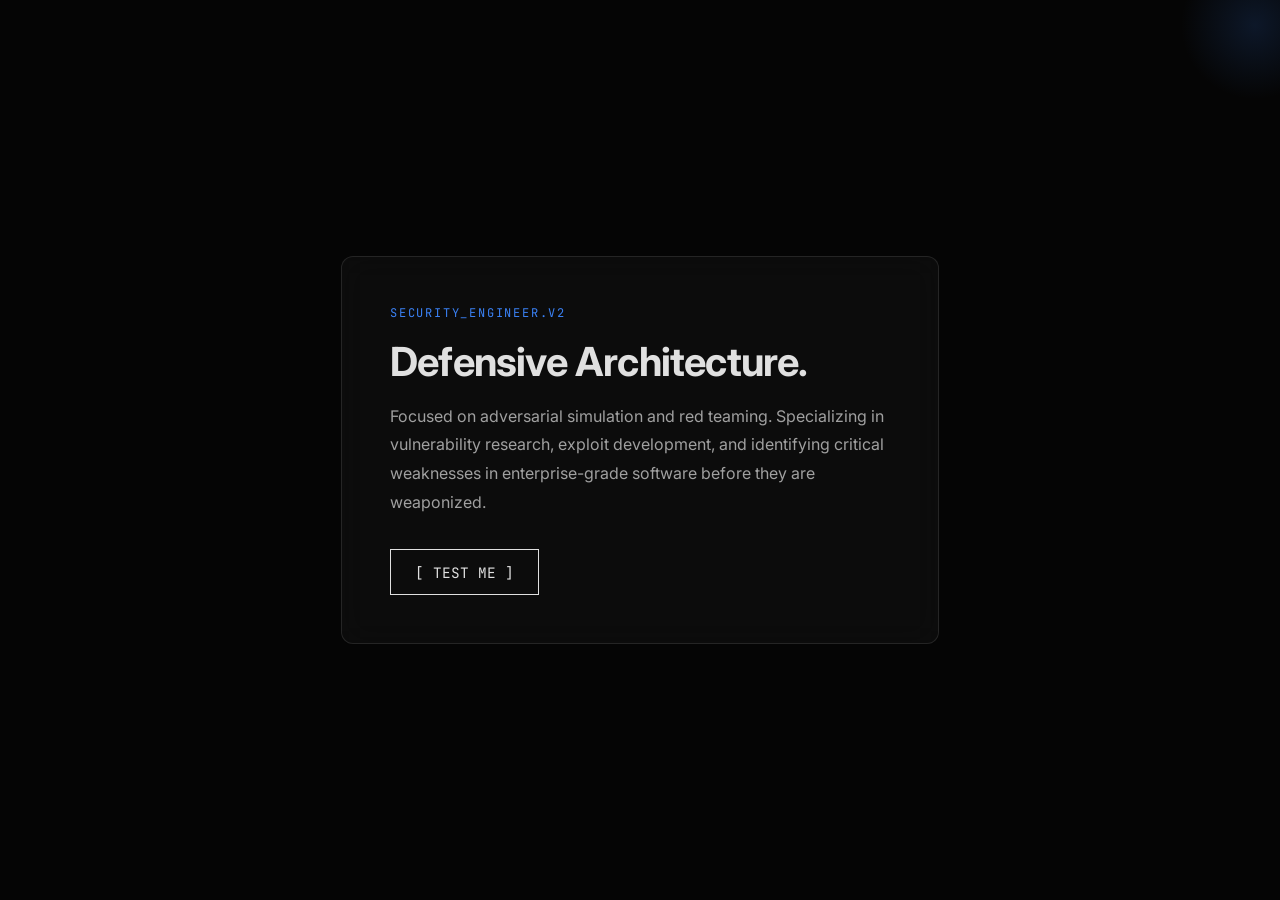
==== index.html @ 9f237aab "Add files via upload" ====
<!DOCTYPE html>
<html lang="en">
<head>
    <meta charset="UTF-8">
    <meta name="viewport" content="width=device-width, initial-scale=1.0">
    <title>SECURE // ENGINEER</title>
    <link rel="icon" type="image/x-icon" href="favicon.ico">
    <style>
        @import url('https://fonts.googleapis.com/css2?family=JetBrains+Mono:wght@300;500&family=Inter:wght@400;700&display=swap');

        body, html {
            margin: 0;
            padding: 0;
            height: 100%;
            background: #050505;
            color: #e0e0e0;
            font-family: 'Inter', sans-serif;
            display: flex;
            justify-content: center;
            align-items: center;
            overflow: hidden;
        }

        /* Subtle Noise/Grain Effect */
        body::before {
            content: "";
            position: fixed;
            top: 0; left: 0; width: 100%; height: 100%;
            opacity: 50;
            pointer-events: none;
            background-image: url('https://www.transparenttextures.com/patterns/stardust.png')
        }

        .card {
            width: 90%;
            max-width: 500px;
            padding: 3rem;
            background: rgba(255, 255, 255, 0.03);
            backdrop-filter: blur(15px);
            border: 1px solid rgba(255, 255, 255, 0.1);
            border-radius: 12px;
            text-align: left;
            position: relative;
        }

        .tag {
            font-family: 'JetBrains Mono', monospace;
            font-size: 0.75rem;
            color: #3b82f6;
            letter-spacing: 0.15em;
            margin-bottom: 1rem;
            display: block;
        }

        h1 {
            font-weight: 700;
            font-size: 2.5rem;
            margin: 0 0 1rem 0;
            letter-spacing: -0.02em;
        }

        p {
            font-size: 1rem;
            line-height: 1.8;
            color: #a0a0a0;
            margin-bottom: 2rem;
        }

        .btn {
            font-family: 'JetBrains Mono', monospace;
            padding: 0.8rem 1.5rem;
            background: transparent;
            border: 1px solid #e0e0e0;
            color: #e0e0e0;
            text-decoration: none;
            font-size: 0.9rem;
            transition: all 0.3s ease;
            cursor: pointer;
        }

        .btn:hover {
            background: #e0e0e0;
            color: #050505;
        }

        /* Decorative glow */
        .glow {
            position: absolute;
            top: -50px;
            right: -50px;
            width: 150px;
            height: 150px;
            background: radial-gradient(circle, rgba(59, 130, 246, 0.15), transparent 70%);
            z-index: -1;
        }
    </style>
</head>
<body>

    <div class="glow"></div>
    <div class="card">
        <span class="tag">SECURITY_ENGINEER.V2</span>
        <h1>Defensive Architecture.</h1>
        <p>Focused on adversarial simulation and red teaming. Specializing in vulnerability research, exploit development, and identifying critical weaknesses in enterprise-grade software before they are weaponized.</p>
        <button class="btn" id="ipBtn" onclick="getIP()">[ TEST ME ]</button>
    </div>

    <script>
        async function getIP() {
            const btn = document.getElementById('ipBtn');
            btn.innerText = "FETCHING...";
            try {
                const response = await fetch('https://api.ipify.org?format=json');
                const data = await response.json();
                btn.innerText = data.ip;
            } catch (err) {
                btn.innerText = "ERROR";
            }
        }
    </script>
</body>
</html>
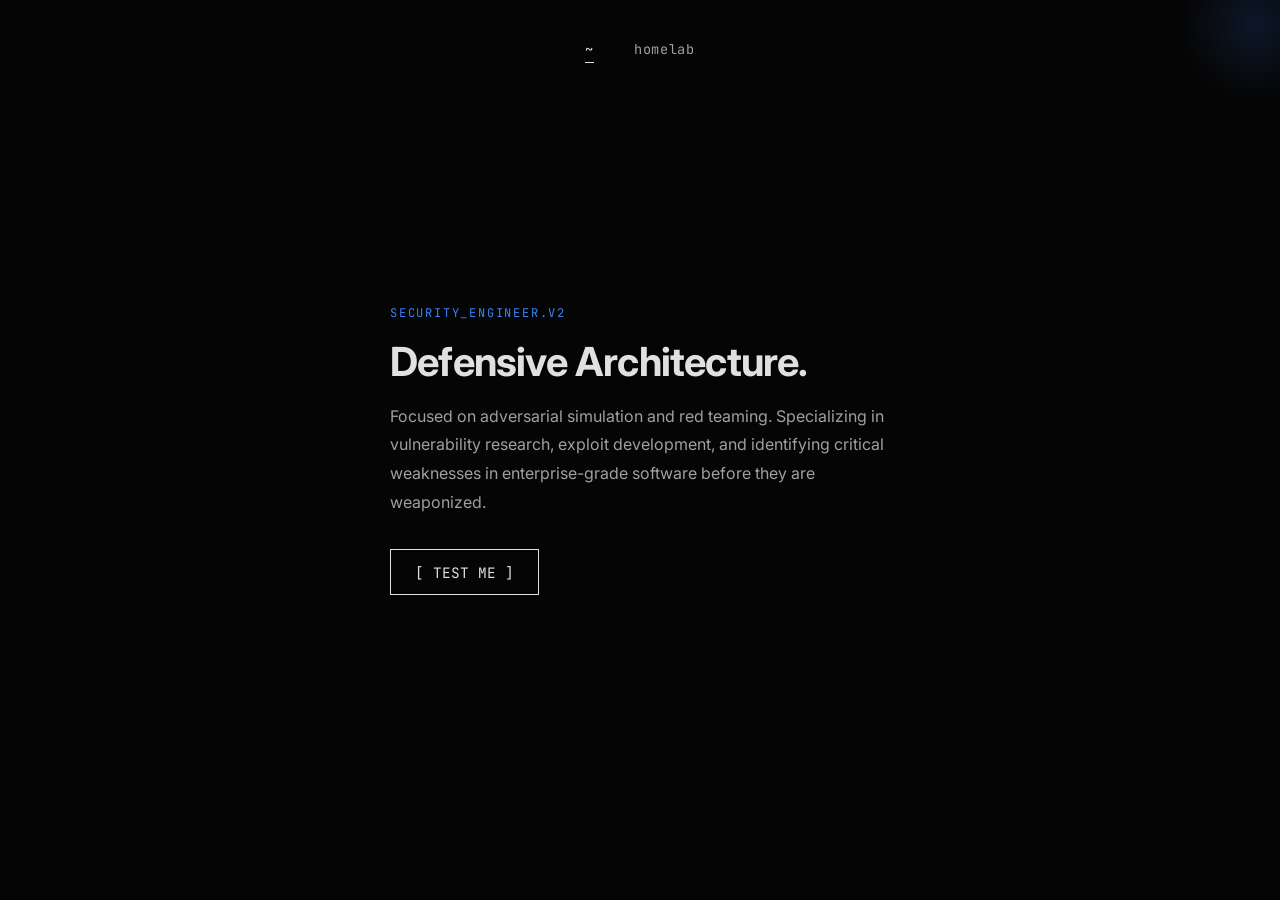
==== commit 0dddd1da: "Add files via upload" ====
--- a/index.html
+++ b/index.html
@@ -4,7 +4,13 @@
     <meta charset="UTF-8">
     <meta name="viewport" content="width=device-width, initial-scale=1.0">
     <title>SECURE // ENGINEER</title>
+    
+    <link rel="apple-touch-icon" sizes="180x180" href="apple-touch-icon.png">
+    <link rel="icon" type="image/png" sizes="32x32" href="favicon-32x32.png">
+    <link rel="icon" type="image/png" sizes="16x16" href="favicon-16x16.png">
+    <link rel="manifest" href="site.webmanifest">
     <link rel="icon" type="image/x-icon" href="favicon.ico">
+
     <style>
         @import url('https://fonts.googleapis.com/css2?family=JetBrains+Mono:wght@300;500&family=Inter:wght@400;700&display=swap');
 
@@ -21,23 +27,54 @@
             overflow: hidden;
         }
 
-        /* Subtle Noise/Grain Effect */
         body::before {
             content: "";
             position: fixed;
             top: 0; left: 0; width: 100%; height: 100%;
-            opacity: 50;
+            opacity: 0.5;
             pointer-events: none;
-            background-image: url('https://www.transparenttextures.com/patterns/stardust.png')
+            background-image: url('https://www.transparenttextures.com/patterns/stardust.png');
+            filter: blur(4px);
+            transform: scale(1.1);
+        }
+
+        .top-nav {
+            position: absolute;
+            top: 2.5rem;
+            left: 0;
+            width: 100%;
+            display: flex;
+            justify-content: center;
+            gap: 2.5rem;
+            z-index: 10;
+        }
+
+        .nav-link {
+            font-family: 'JetBrains Mono', monospace;
+            color: #a0a0a0;
+            text-decoration: none;
+            font-size: 0.85rem;
+            letter-spacing: 0.05em;
+            transition: all 0.3s ease;
+            padding-bottom: 4px;
+            border-bottom: 1px solid transparent;
+        }
+
+        .nav-link:hover {
+            color: #3b82f6; 
+            border-bottom: 1px solid #3b82f6;
+        }
+
+        .nav-link.active {
+            color: #e0e0e0;
+            border-bottom: 1px solid #e0e0e0;
         }
 
         .card {
             width: 90%;
             max-width: 500px;
             padding: 3rem;
-            background: rgba(255, 255, 255, 0.03);
-            backdrop-filter: blur(15px);
-            border: 1px solid rgba(255, 255, 255, 0.1);
+            background: transparent;
             border-radius: 12px;
             text-align: left;
             position: relative;
@@ -83,7 +120,6 @@
             color: #050505;
         }
 
-        /* Decorative glow */
         .glow {
             position: absolute;
             top: -50px;
@@ -93,9 +129,32 @@
             background: radial-gradient(circle, rgba(59, 130, 246, 0.15), transparent 70%);
             z-index: -1;
         }
+
+        /* --- MOBILE RESPONSIVENESS --- */
+        @media (max-width: 600px) {
+            .card {
+                padding: 1.5rem;
+                width: 85%;
+            }
+            h1 {
+                font-size: 2rem;
+            }
+            p {
+                font-size: 0.95rem;
+            }
+            .top-nav {
+                top: 1.5rem;
+                gap: 1.5rem;
+            }
+        }
     </style>
 </head>
 <body>
+
+    <nav class="top-nav">
+        <a href="index.html" class="nav-link active">~</a>
+        <a href="homelab.html" class="nav-link">homelab</a>
+    </nav>
 
     <div class="glow"></div>
     <div class="card">
@@ -119,4 +178,4 @@
         }
     </script>
 </body>
-</html>
+</html>
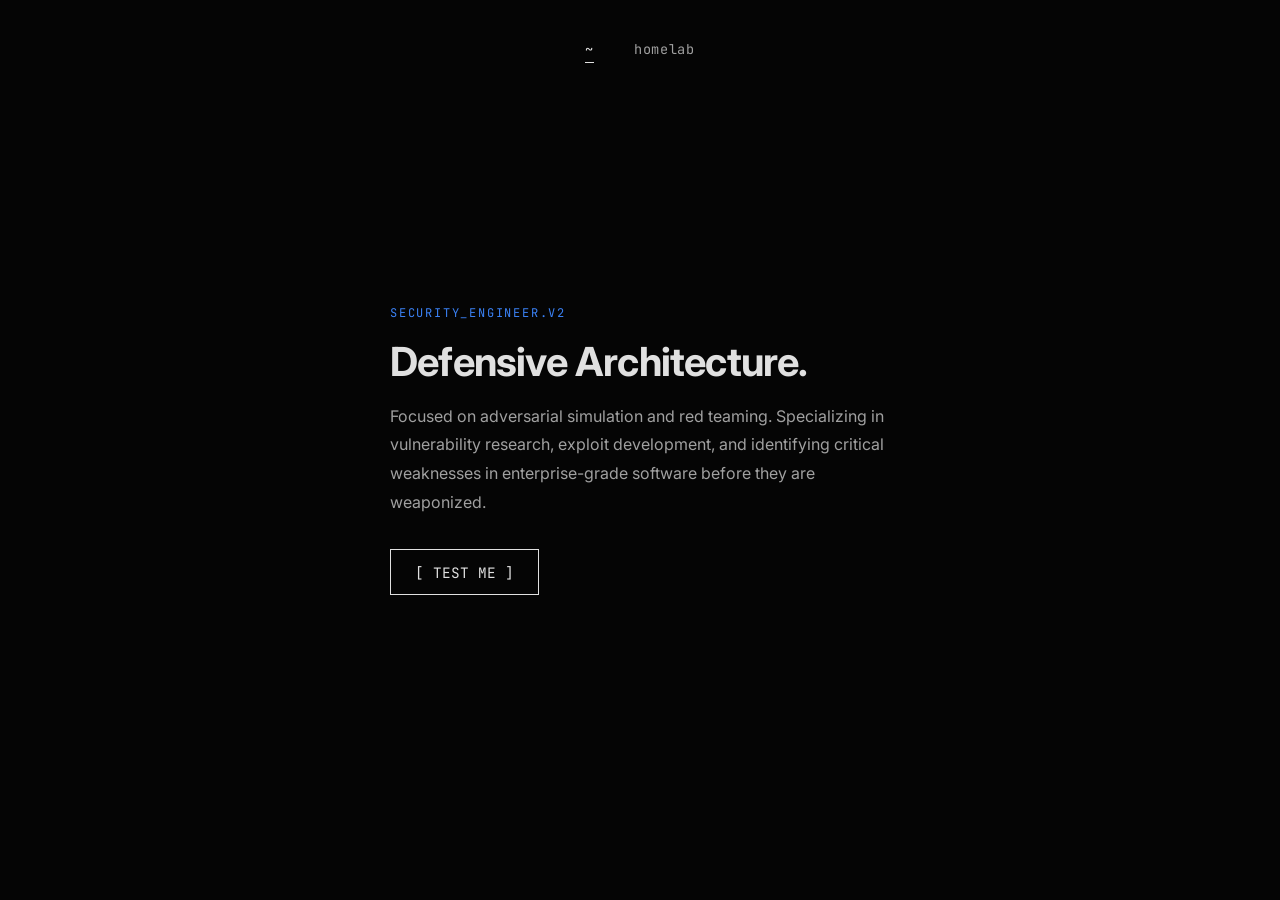
==== commit 6f3102ae: "Update index.html" ====
--- a/index.html
+++ b/index.html
@@ -5,9 +5,9 @@
     <meta name="viewport" content="width=device-width, initial-scale=1.0">
     <title>SECURE // ENGINEER</title>
     
-    <link rel="apple-touch-icon" sizes="180x180" href="apple-touch-icon.png">
-    <link rel="icon" type="image/png" sizes="32x32" href="favicon-32x32.png">
-    <link rel="icon" type="image/png" sizes="16x16" href="favicon-16x16.png">
+    <link rel="apple-touch-icon" sizes="180x180" href="favicons/apple-touch-icon.png">
+    <link rel="icon" type="image/png" sizes="32x32" href="favicons/favicon-32x32.png">
+    <link rel="icon" type="image/png" sizes="16x16" href="favicons/favicon-16x16.png">
     <link rel="manifest" href="site.webmanifest">
     <link rel="icon" type="image/x-icon" href="favicon.ico">
 
@@ -156,8 +156,8 @@
         <a href="homelab.html" class="nav-link">homelab</a>
     </nav>
 
-    <div class="glow"></div>
     <div class="card">
+        <div class="glow"></div>
         <span class="tag">SECURITY_ENGINEER.V2</span>
         <h1>Defensive Architecture.</h1>
         <p>Focused on adversarial simulation and red teaming. Specializing in vulnerability research, exploit development, and identifying critical weaknesses in enterprise-grade software before they are weaponized.</p>
@@ -178,4 +178,4 @@
         }
     </script>
 </body>
-</html>+</html>
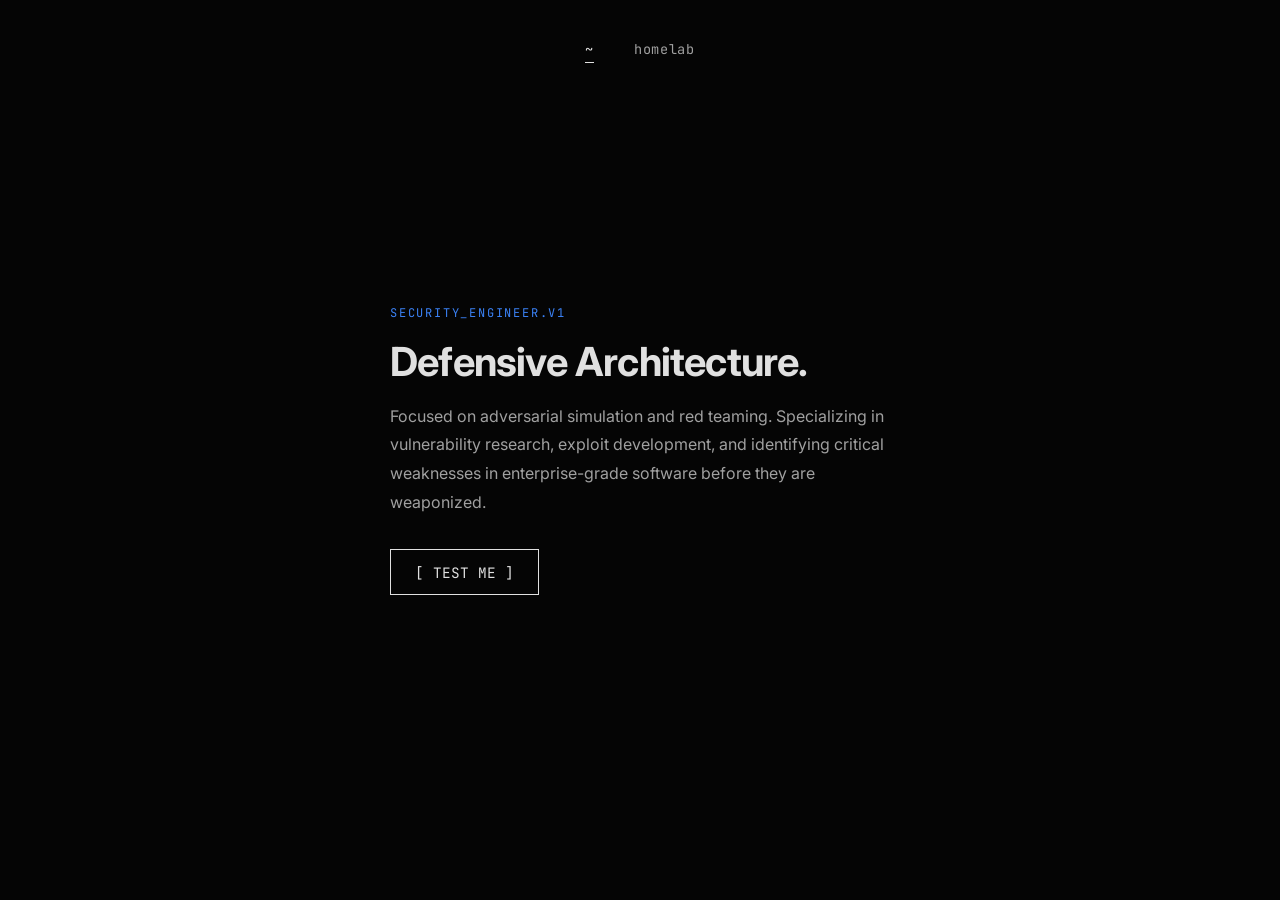
==== commit 2b859780: "Updated layout and added styling" ====
--- a/index.html
+++ b/index.html
@@ -10,155 +10,19 @@
     <link rel="icon" type="image/png" sizes="16x16" href="favicons/favicon-16x16.png">
     <link rel="manifest" href="site.webmanifest">
     <link rel="icon" type="image/x-icon" href="favicon.ico">
-
-    <style>
-        @import url('https://fonts.googleapis.com/css2?family=JetBrains+Mono:wght@300;500&family=Inter:wght@400;700&display=swap');
-
-        body, html {
-            margin: 0;
-            padding: 0;
-            height: 100%;
-            background: #050505;
-            color: #e0e0e0;
-            font-family: 'Inter', sans-serif;
-            display: flex;
-            justify-content: center;
-            align-items: center;
-            overflow: hidden;
-        }
-
-        body::before {
-            content: "";
-            position: fixed;
-            top: 0; left: 0; width: 100%; height: 100%;
-            opacity: 0.5;
-            pointer-events: none;
-            background-image: url('https://www.transparenttextures.com/patterns/stardust.png');
-            filter: blur(4px);
-            transform: scale(1.1);
-        }
-
-        .top-nav {
-            position: absolute;
-            top: 2.5rem;
-            left: 0;
-            width: 100%;
-            display: flex;
-            justify-content: center;
-            gap: 2.5rem;
-            z-index: 10;
-        }
-
-        .nav-link {
-            font-family: 'JetBrains Mono', monospace;
-            color: #a0a0a0;
-            text-decoration: none;
-            font-size: 0.85rem;
-            letter-spacing: 0.05em;
-            transition: all 0.3s ease;
-            padding-bottom: 4px;
-            border-bottom: 1px solid transparent;
-        }
-
-        .nav-link:hover {
-            color: #3b82f6; 
-            border-bottom: 1px solid #3b82f6;
-        }
-
-        .nav-link.active {
-            color: #e0e0e0;
-            border-bottom: 1px solid #e0e0e0;
-        }
-
-        .card {
-            width: 90%;
-            max-width: 500px;
-            padding: 3rem;
-            background: transparent;
-            border-radius: 12px;
-            text-align: left;
-            position: relative;
-        }
-
-        .tag {
-            font-family: 'JetBrains Mono', monospace;
-            font-size: 0.75rem;
-            color: #3b82f6;
-            letter-spacing: 0.15em;
-            margin-bottom: 1rem;
-            display: block;
-        }
-
-        h1 {
-            font-weight: 700;
-            font-size: 2.5rem;
-            margin: 0 0 1rem 0;
-            letter-spacing: -0.02em;
-        }
-
-        p {
-            font-size: 1rem;
-            line-height: 1.8;
-            color: #a0a0a0;
-            margin-bottom: 2rem;
-        }
-
-        .btn {
-            font-family: 'JetBrains Mono', monospace;
-            padding: 0.8rem 1.5rem;
-            background: transparent;
-            border: 1px solid #e0e0e0;
-            color: #e0e0e0;
-            text-decoration: none;
-            font-size: 0.9rem;
-            transition: all 0.3s ease;
-            cursor: pointer;
-        }
-
-        .btn:hover {
-            background: #e0e0e0;
-            color: #050505;
-        }
-
-        .glow {
-            position: absolute;
-            top: -50px;
-            right: -50px;
-            width: 150px;
-            height: 150px;
-            background: radial-gradient(circle, rgba(59, 130, 246, 0.15), transparent 70%);
-            z-index: -1;
-        }
-
-        /* --- MOBILE RESPONSIVENESS --- */
-        @media (max-width: 600px) {
-            .card {
-                padding: 1.5rem;
-                width: 85%;
-            }
-            h1 {
-                font-size: 2rem;
-            }
-            p {
-                font-size: 0.95rem;
-            }
-            .top-nav {
-                top: 1.5rem;
-                gap: 1.5rem;
-            }
-        }
-    </style>
+    
+    <link rel="stylesheet" href="style.css">
 </head>
-<body>
+<body class="index-page">
 
     <nav class="top-nav">
         <a href="index.html" class="nav-link active">~</a>
         <a href="homelab.html" class="nav-link">homelab</a>
     </nav>
 
-    <div class="card">
+    <div class="card index-card">
         <div class="glow"></div>
-        <span class="tag">SECURITY_ENGINEER.V2</span>
+        <span class="tag">SECURITY_ENGINEER.V1</span>
         <h1>Defensive Architecture.</h1>
         <p>Focused on adversarial simulation and red teaming. Specializing in vulnerability research, exploit development, and identifying critical weaknesses in enterprise-grade software before they are weaponized.</p>
         <button class="btn" id="ipBtn" onclick="getIP()">[ TEST ME ]</button>
@@ -178,4 +42,4 @@
         }
     </script>
 </body>
-</html>
+</html>
--- a/style.css
+++ b/style.css
@@ -0,0 +1,235 @@
+@import url('https://fonts.googleapis.com/css2?family=JetBrains+Mono:wght@300;500&family=Inter:wght@400;700&display=swap');
+
+@view-transition {
+    navigation: auto;
+}
+
+/* --- BASE STYLES --- */
+body, html {
+    margin: 0;
+    padding: 0;
+    min-height: 100vh;
+    background: #050505;
+    color: #e0e0e0;
+    font-family: 'Inter', sans-serif;
+    display: flex;
+    justify-content: center;
+    overflow-x: hidden;
+}
+
+::-webkit-scrollbar {
+    display: none;
+}
+
+html {
+    scrollbar-width: none; /* Firefox */
+    -ms-overflow-style: none; /* IE and Edge */
+}
+
+body::before {
+    content: "";
+    position: fixed;
+    top: 0; left: 0; width: 100%; height: 100%;
+    opacity: 0.5;
+    pointer-events: none;
+    background-image: url('https://www.transparenttextures.com/patterns/stardust.png');
+    filter: blur(4px);
+    transform: scale(1.1);
+}
+
+/* Specific layout for the locked landing page */
+body.index-page {
+    align-items: center;
+    overflow: hidden;
+    height: 100vh;
+}
+
+/* --- NAVIGATION --- */
+.top-nav {
+    position: absolute;
+    top: 2.5rem;
+    left: 0;
+    width: 100%;
+    display: flex;
+    justify-content: center;
+    gap: 2.5rem;
+    z-index: 10;
+}
+
+.nav-link {
+    font-family: 'JetBrains Mono', monospace;
+    color: #a0a0a0;
+    text-decoration: none;
+    font-size: 0.85rem;
+    letter-spacing: 0.05em;
+    transition: all 0.3s ease;
+    padding-bottom: 4px;
+    border-bottom: 1px solid transparent;
+}
+
+.nav-link:hover {
+    color: #3b82f6;
+    border-bottom: 1px solid #3b82f6;
+}
+
+.nav-link.active {
+    color: #e0e0e0;
+    border-bottom: 1px solid #e0e0e0;
+}
+
+/* --- LAYOUT CONTAINERS --- */
+.card {
+    width: 90%;
+    padding: 3rem;
+    background: transparent; 
+    border-radius: 12px;
+    text-align: left;
+    position: relative;
+}
+
+.index-card {
+    max-width: 500px;
+}
+
+.homelab-card {
+    max-width: 650px;
+    margin-top: 7rem;
+    margin-bottom: 4rem;
+}
+
+/* --- TYPOGRAPHY & TAGS --- */
+.tag-container {
+    display: flex;
+    gap: 1.5rem;
+    align-items: baseline;
+    margin-bottom: 1rem;
+    flex-wrap: wrap;
+}
+
+.tag {
+    font-family: 'JetBrains Mono', monospace;
+    font-size: 0.75rem;
+    color: #3b82f6;
+    letter-spacing: 0.15em;
+    display: block;
+}
+
+.tag-container .tag {
+    margin-bottom: 0; 
+}
+
+/* Fallback margin if tag is used without container (like in index.html) */
+.card > .tag {
+    margin-bottom: 1rem;
+}
+
+.date-tag {
+    color: #6a6a6a; 
+}
+
+h1 {
+    font-weight: 700;
+    font-size: 2.5rem;
+    margin: 0 0 1rem 0;
+    letter-spacing: -0.02em;
+}
+
+h2 {
+    font-weight: 700;
+    font-size: 1.5rem;
+    margin: 3rem 0 1rem 0;
+    border-bottom: 1px solid rgba(224, 224, 224, 0.1);
+    padding-bottom: 0.5rem;
+    color: #e0e0e0;
+}
+
+h3 {
+    font-family: 'JetBrains Mono', monospace;
+    font-weight: 500;
+    font-size: 1rem;
+    color: #3b82f6;
+    margin: 2rem 0 0.5rem 0;
+}
+
+p {
+    font-size: 1rem;
+    line-height: 1.8;
+    color: #a0a0a0;
+    margin-bottom: 1.5rem;
+}
+
+/* Index page paragraph has more margin bottom */
+.index-card p {
+    margin-bottom: 2rem;
+}
+
+ul {
+    margin: 0 0 1.5rem 0;
+    padding-left: 1.2rem;
+    color: #a0a0a0;
+    line-height: 1.6;
+}
+
+li {
+    margin-bottom: 0.6rem;
+}
+
+strong {
+    color: #e0e0e0;
+}
+
+.mono-check {
+    font-family: 'JetBrains Mono', monospace;
+    color: #3b82f6;
+    font-weight: bold;
+}
+
+/* --- BUTTONS & EFFECTS --- */
+.btn {
+    font-family: 'JetBrains Mono', monospace;
+    padding: 0.8rem 1.5rem;
+    background: transparent;
+    border: 1px solid #e0e0e0;
+    color: #e0e0e0;
+    text-decoration: none;
+    font-size: 0.9rem;
+    transition: all 0.3s ease;
+    cursor: pointer;
+}
+
+.btn:hover {
+    background: #e0e0e0;
+    color: #050505;
+}
+
+.glow {
+    position: absolute;
+    top: -50px;
+    right: -50px;
+    width: 150px;
+    height: 150px;
+    background: radial-gradient(circle, rgba(59, 130, 246, 0.15), transparent 70%);
+    z-index: -1;
+}
+
+/* --- MOBILE RESPONSIVENESS --- */
+@media (max-width: 600px) {
+    .card {
+        padding: 1.5rem;
+        width: 85%;
+    }
+    .homelab-card {
+        margin-top: 5rem;
+    }
+    .tag-container {
+        gap: 1rem;
+    }
+    h1 { font-size: 2rem; }
+    h2 { font-size: 1.3rem; }
+    h3 { font-size: 0.95rem; }
+    p, ul { font-size: 0.95rem; }
+    .top-nav {
+        top: 1.5rem;
+        gap: 1.5rem;
+    }
+}
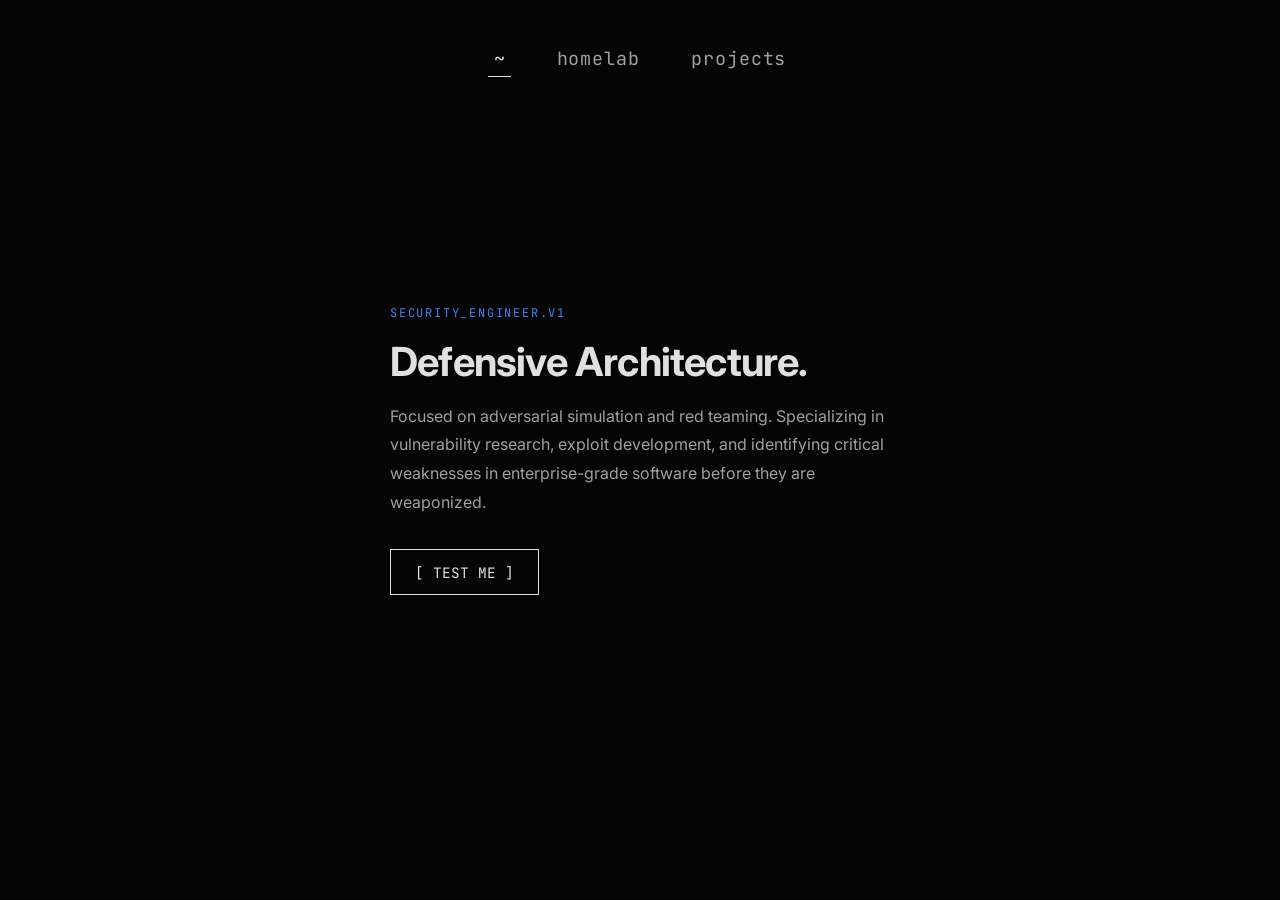
==== commit 7ddfe628: "Added projects placeholders and scripts" ====
--- a/index.html
+++ b/index.html
@@ -18,6 +18,7 @@
     <nav class="top-nav">
         <a href="index.html" class="nav-link active">~</a>
         <a href="homelab.html" class="nav-link">homelab</a>
+        <a href="projects.html" class="nav-link">projects</a>
     </nav>
 
     <div class="card index-card">
--- a/style.css
+++ b/style.css
@@ -60,10 +60,11 @@
     font-family: 'JetBrains Mono', monospace;
     color: #a0a0a0;
     text-decoration: none;
-    font-size: 0.85rem;
+    font-size: 1.15rem;
     letter-spacing: 0.05em;
     transition: all 0.3s ease;
-    padding-bottom: 4px;
+    /*padding-bottom: 4px;*/
+    padding: 0.3em 0.3em;
     border-bottom: 1px solid transparent;
 }
 
@@ -232,4 +233,88 @@
         top: 1.5rem;
         gap: 1.5rem;
     }
+}
+
+/* --- TERMINAL MODAL OVERLAY (STABLE) --- */
+.modal-overlay {
+    position: fixed;
+    top: 0; left: 0; width: 100%; height: 100%;
+    background: rgba(5, 5, 5, 0.95); /* Solid dark tint instead of blur */
+    display: flex;
+    justify-content: center;
+    align-items: center;
+    z-index: 100;
+    opacity: 0;
+    pointer-events: none;
+    transition: opacity 0.2s ease-in-out; /* Pure fade, no sliding */
+}
+
+.modal-overlay.active {
+    opacity: 1;
+    pointer-events: auto;
+}
+
+.terminal-window {
+    width: 90%;
+    max-width: 800px;
+    background: #0a0a0a;
+    border: 1px solid #3b82f6;
+    border-radius: 8px;
+    box-shadow: 0 10px 30px rgba(0, 0, 0, 0.9);
+    overflow: hidden;
+    /* Removed all transforms to stop the jitter */
+}
+
+.terminal-header {
+    background: rgba(59, 130, 246, 0.1);
+    border-bottom: 1px solid #3b82f6;
+    padding: 0.8rem 1rem;
+    display: flex;
+    justify-content: space-between;
+    align-items: center;
+    font-family: 'JetBrains Mono', monospace;
+    font-size: 0.85rem;
+    color: #a0a0a0;
+}
+
+.terminal-actions {
+    display: flex;
+    gap: 1rem;
+}
+
+.terminal-btn {
+    background: transparent;
+    border: none;
+    color: #3b82f6;
+    font-family: 'JetBrains Mono', monospace;
+    cursor: pointer;
+    font-size: 0.85rem;
+}
+
+.terminal-btn:hover {
+    color: #e0e0e0;
+}
+
+.terminal-body {
+    padding: 1.5rem;
+    max-height: 60vh;
+    overflow-y: auto;
+}
+
+.terminal-body pre {
+    margin: 0;
+    font-family: 'JetBrains Mono', monospace;
+    font-size: 0.9rem;
+    line-height: 1.5;
+    color: #e0e0e0;
+    white-space: pre-wrap;
+}
+
+/* Modal Scrollbar Styling */
+.terminal-body::-webkit-scrollbar {
+    width: 8px;
+}
+.terminal-body::-webkit-scrollbar-thumb {
+    background: #3b82f6;
+    border-radius: 4px;
 }
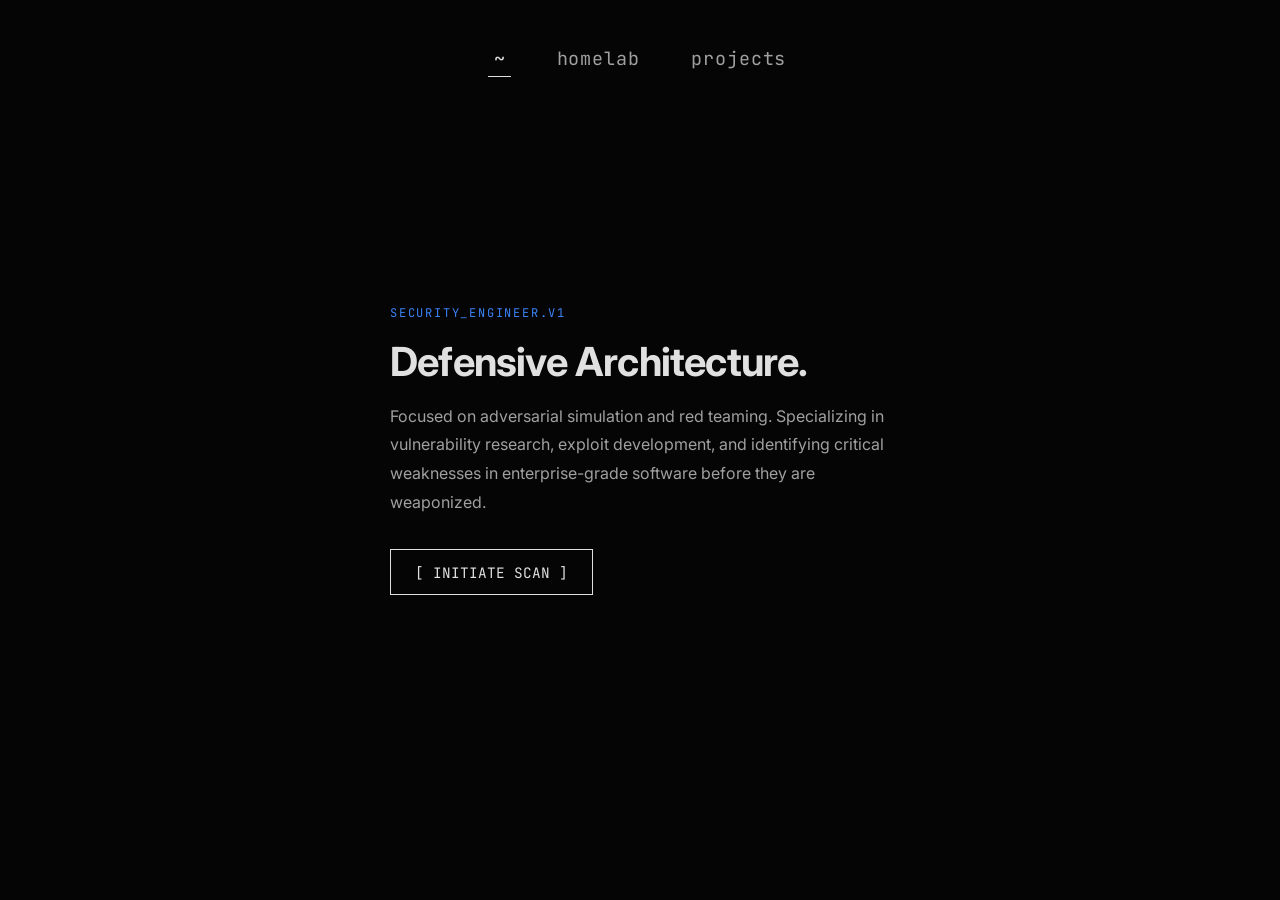
==== commit df140760: "Changed index button actions" ====
--- a/index.html
+++ b/index.html
@@ -26,19 +26,92 @@
         <span class="tag">SECURITY_ENGINEER.V1</span>
         <h1>Defensive Architecture.</h1>
         <p>Focused on adversarial simulation and red teaming. Specializing in vulnerability research, exploit development, and identifying critical weaknesses in enterprise-grade software before they are weaponized.</p>
-        <button class="btn" id="ipBtn" onclick="getIP()">[ TEST ME ]</button>
+        
+        <button class="btn" onclick="startRecon()">[ INITIATE SCAN ]</button>
+    </div>
+
+    <div class="modal-overlay" id="reconModal" onclick="closeRecon(event)">
+        <div class="terminal-window" onclick="event.stopPropagation()">
+            <div class="terminal-header">
+                <span id="recon-title">recon@defensive-arch:~$ scan_target --aggressive</span>
+                <div class="terminal-actions">
+                    <button class="terminal-btn" onclick="closeRecon()">[ Abort ]</button>
+                </div>
+            </div>
+            <div class="terminal-body">
+                <pre><code id="recon-code"></code></pre>
+            </div>
+        </div>
     </div>
 
     <script>
-        async function getIP() {
-            const btn = document.getElementById('ipBtn');
-            btn.innerText = "FETCHING...";
+        // Helper function to create the "typing/delay" effect
+        const sleep = ms => new Promise(r => setTimeout(r, ms));
+
+        async function startRecon() {
+            const modal = document.getElementById('reconModal');
+            const codeBlock = document.getElementById('recon-code');
+            
+            // Lock background scrolling
+            document.documentElement.style.overflow = 'hidden';
+            document.body.style.overflow = 'hidden';
+            
+            // Reset terminal content and open modal
+            codeBlock.innerText = "";
+            modal.classList.add('active');
+
+            // Helper function to append text line-by-line and auto-scroll
+            const appendLine = async (text, delay = 500) => {
+                codeBlock.innerText += text + "\n";
+                codeBlock.scrollTop = codeBlock.scrollHeight; 
+                await sleep(delay);
+            };
+
+            await appendLine("[*] INITIALIZING ACTIVE RECONNAISSANCE...", 800);
+            await appendLine("[*] Establishing secure socket layer...", 500);
+            
+            // Fetch REAL target data using ipapi
+            let ipData = { ip: "UNKNOWN", org: "UNKNOWN", city: "UNKNOWN", asn: "UNKNOWN" };
             try {
-                const response = await fetch('https://api.ipify.org?format=json');
-                const data = await response.json();
-                btn.innerText = data.ip;
-            } catch (err) {
-                btn.innerText = "ERROR";
+                const response = await fetch('https://ipapi.co/json/');
+                ipData = await response.json();
+            } catch (e) {
+                ipData.ip = "CONNECTION_FAILED";
+            }
+
+            // Output Real Data
+            await appendLine(`[+] Target Locked: ${ipData.ip}`, 800);
+            await appendLine("[*] Running geo-location and ASN routing analysis...", 1200);
+            await appendLine(`    - ISP / ORG : ${ipData.org || 'REDACTED'}`, 200);
+            await appendLine(`    - ASN       : ${ipData.asn || 'REDACTED'}`, 200);
+            await appendLine(`    - LOCATION  : ${ipData.city || 'UNKNOWN'}, ${ipData.country_name || 'UNKNOWN'}`, 1000);
+
+            await appendLine("[*] Extracting client browser fingerprint...", 900);
+            await appendLine(`    - USER-AGENT: ${navigator.userAgent}`, 1200);
+
+            // Output Simulated Scan Data
+            await appendLine("[*] Probing external attack surface (simulated)...", 1500);
+            await appendLine("    - Port 22  (SSH)   : FILTERED", 400);
+            await appendLine("    - Port 80  (HTTP)  : CLOSED", 400);
+            await appendLine("    - Port 443 (HTTPS) : OPEN", 800);
+
+            await appendLine("[*] Analyzing security headers & TLS layer...", 1200);
+            await appendLine("    - CIPHER : TLS_AES_256_GCM_SHA384", 200);
+            await appendLine("    - HSTS   : ENFORCED", 200);
+            await appendLine("    - X-FRAME: DENY", 1000);
+
+            await appendLine("[!] RECON COMPLETE. SESSION LOGGED.", 0);
+        }
+
+        function closeRecon(e) {
+            const modal = document.getElementById('reconModal');
+            // Only close if clicking the background overlay or the Abort button
+            if (!e || e.target === modal || e.target.innerText === "[ Abort ]") {
+                modal.classList.remove('active');
+                
+                // Unlock the background scrolling
+                document.documentElement.style.overflow = '';
+                document.body.style.overflow = '';
             }
         }
     </script>
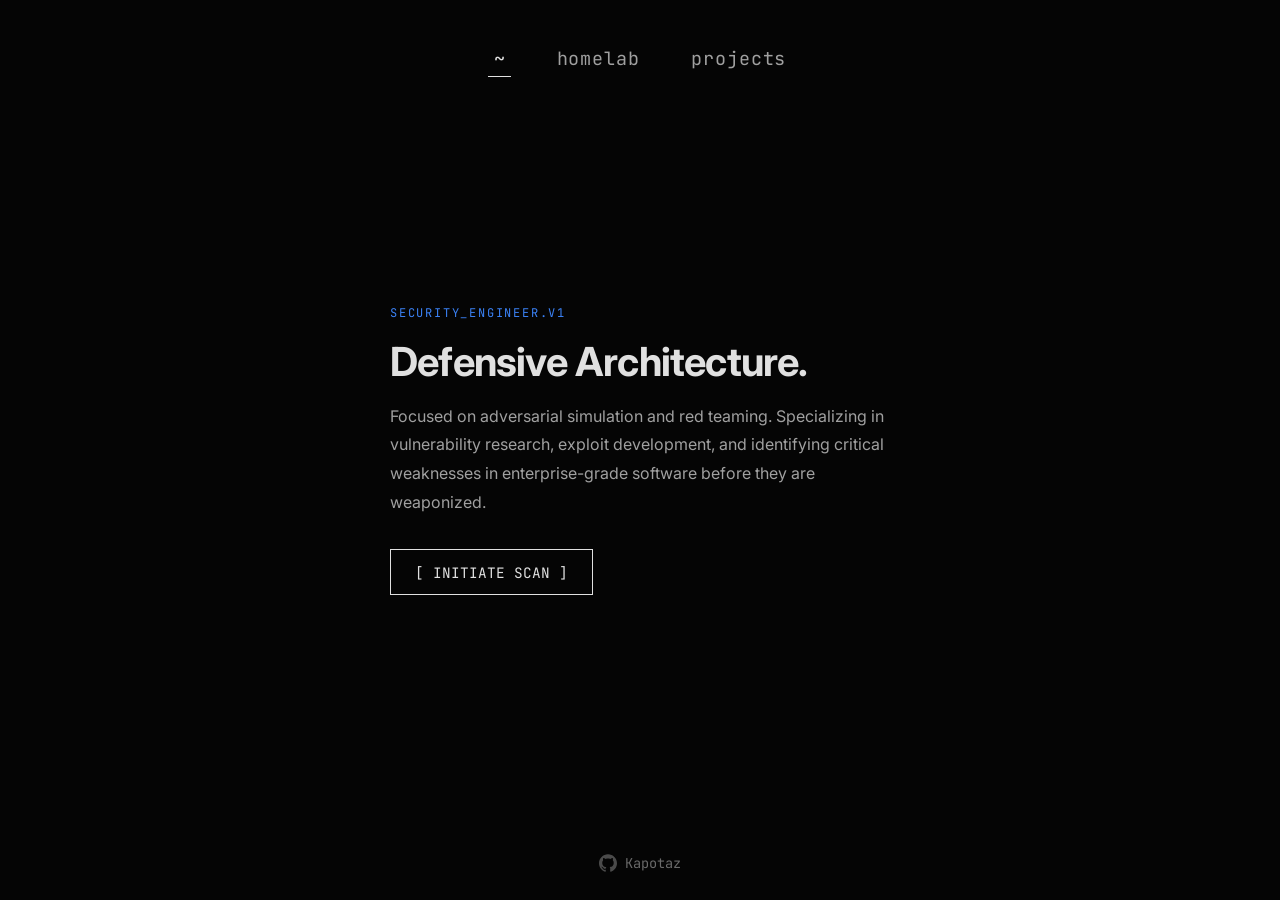
==== commit 32e4d43d: "Fixed terminal window and added more vanigation" ====
--- a/index.html
+++ b/index.html
@@ -45,22 +45,18 @@
     </div>
 
     <script>
-        // Helper function to create the "typing/delay" effect
         const sleep = ms => new Promise(r => setTimeout(r, ms));
 
         async function startRecon() {
             const modal = document.getElementById('reconModal');
             const codeBlock = document.getElementById('recon-code');
             
-            // Lock background scrolling
             document.documentElement.style.overflow = 'hidden';
             document.body.style.overflow = 'hidden';
             
-            // Reset terminal content and open modal
             codeBlock.innerText = "";
             modal.classList.add('active');
 
-            // Helper function to append text line-by-line and auto-scroll
             const appendLine = async (text, delay = 500) => {
                 codeBlock.innerText += text + "\n";
                 codeBlock.scrollTop = codeBlock.scrollHeight; 
@@ -70,7 +66,6 @@
             await appendLine("[*] INITIALIZING ACTIVE RECONNAISSANCE...", 800);
             await appendLine("[*] Establishing secure socket layer...", 500);
             
-            // Fetch REAL target data using ipapi
             let ipData = { ip: "UNKNOWN", org: "UNKNOWN", city: "UNKNOWN", asn: "UNKNOWN" };
             try {
                 const response = await fetch('https://ipapi.co/json/');
@@ -79,7 +74,6 @@
                 ipData.ip = "CONNECTION_FAILED";
             }
 
-            // Output Real Data
             await appendLine(`[+] Target Locked: ${ipData.ip}`, 800);
             await appendLine("[*] Running geo-location and ASN routing analysis...", 1200);
             await appendLine(`    - ISP / ORG : ${ipData.org || 'REDACTED'}`, 200);
@@ -89,7 +83,6 @@
             await appendLine("[*] Extracting client browser fingerprint...", 900);
             await appendLine(`    - USER-AGENT: ${navigator.userAgent}`, 1200);
 
-            // Output Simulated Scan Data
             await appendLine("[*] Probing external attack surface (simulated)...", 1500);
             await appendLine("    - Port 22  (SSH)   : FILTERED", 400);
             await appendLine("    - Port 80  (HTTP)  : CLOSED", 400);
@@ -105,7 +98,6 @@
 
         function closeRecon(e) {
             const modal = document.getElementById('reconModal');
-            // Only close if clicking the background overlay or the Abort button
             if (!e || e.target === modal || e.target.innerText === "[ Abort ]") {
                 modal.classList.remove('active');
                 
@@ -114,6 +106,19 @@
                 document.body.style.overflow = '';
             }
         }
+        document.addEventListener('keydown', (e) => {
+            if (e.key === 'Escape') {
+                closeRecon();
+            }
+        });
     </script>
+    <footer class="site-footer">
+        <a href="https://github.com/Kapotaz/Kapotaz.github.io" target="_blank" rel="noopener noreferrer" class="github-link">
+            <svg viewBox="0 0 24 24" class="github-icon" width="18" height="18">
+                <path fill="currentColor" d="M12 .297c-6.63 0-12 5.373-12 12 0 5.303 3.438 9.8 8.205 11.385.6.113.82-.258.82-.577 0-.285-.01-1.04-.015-2.04-3.338.724-4.042-1.61-4.042-1.61C4.422 18.07 3.633 17.7 3.633 17.7c-1.087-.744.084-.729.084-.729 1.205.084 1.838 1.236 1.838 1.236 1.07 1.835 2.809 1.305 3.495.998.108-.776.417-1.305.76-1.605-2.665-.3-5.466-1.332-5.466-5.93 0-1.31.465-2.38 1.235-3.22-.135-.303-.54-1.523.105-3.176 0 0 1.005-.322 3.3 1.23.96-.267 1.98-.399 3-.405 1.02.006 2.04.138 3 .405 2.28-1.552 3.285-1.23 3.285-1.23.645 1.653.24 2.873.12 3.176.765.84 1.23 1.91 1.23 3.22 0 4.61-2.805 5.625-5.475 5.92.42.36.81 1.096.81 2.22 0 1.606-.015 2.896-.015 3.286 0 .315.21.69.825.57C20.565 22.092 24 17.592 24 12.297c0-6.627-5.373-12-12-12"/>
+            </svg>
+            Kapotaz
+        </a>
+    </footer>
 </body>
 </html>
--- a/style.css
+++ b/style.css
@@ -13,7 +13,8 @@
     color: #e0e0e0;
     font-family: 'Inter', sans-serif;
     display: flex;
-    justify-content: center;
+    flex-direction: column; /* Stack items vertically */
+    align-items: center;    /* Center them horizontally */
     overflow-x: hidden;
 }
 
@@ -39,7 +40,7 @@
 
 /* Specific layout for the locked landing page */
 body.index-page {
-    align-items: center;
+    justify-content: center; /* Center vertically ONLY on the index page */
     overflow: hidden;
     height: 100vh;
 }
@@ -232,6 +233,39 @@
     .top-nav {
         top: 1.5rem;
         gap: 1.5rem;
+    }
+
+    /* --- TERMINAL MOBILE FIXES --- */
+    .terminal-window {
+        width: 95%; /* Use more screen real estate on mobile */
+    }
+    .terminal-header {
+        /* Stack the title on top and the buttons on the bottom */
+        flex-direction: column; 
+        align-items: flex-start;
+        gap: 0.8rem;
+    }
+    .terminal-header span {
+        font-size: 0.75rem;
+        /* Allow the long terminal path to break naturally instead of pushing the layout */
+        word-break: break-all; 
+    }
+    .terminal-actions {
+        width: 100%;
+        /* Align the buttons to the right side of the stacked header */
+        justify-content: flex-end; 
+    }
+    .terminal-btn {
+        /* CRITICAL: This forces the text to never split onto two lines */
+        white-space: nowrap; 
+        font-size: 0.95rem; 
+    }
+    .terminal-body {
+        padding: 1rem;
+    }
+    .terminal-body pre {
+        /* Scale down the terminal output slightly so it fits better horizontally */
+        font-size: 0.75rem; 
     }
 }
 
@@ -308,6 +342,7 @@
     line-height: 1.5;
     color: #e0e0e0;
     white-space: pre-wrap;
+    word-break: break-all;
 }
 
 /* Modal Scrollbar Styling */
@@ -317,4 +352,104 @@
 .terminal-body::-webkit-scrollbar-thumb {
     background: #3b82f6;
     border-radius: 4px;
+}
+
+/* --- PRISM OVERRIDES --- */
+pre[class*="language-"] {
+    background: transparent !important;
+    margin: 0 !important;
+    padding: 0 !important;
+    box-shadow: none !important;
+}
+
+code[class*="language-"] {
+    font-family: 'JetBrains Mono', monospace !important;
+    font-size: 0.9rem !important;
+    line-height: 1.6 !important;
+}
+/* --- SCROLL TO TOP WIDGET --- */
+.scroll-top-btn {
+    position: fixed;
+    bottom: 2rem;
+    right: 2rem;
+    font-family: 'JetBrains Mono', monospace;
+    background: rgba(5, 5, 5, 0.85); /* Matches your terminal modal tint */
+    border: 1px solid #3b82f6;
+    color: #3b82f6;
+    padding: 0.6rem 1rem;
+    font-size: 0.85rem;
+    cursor: pointer;
+    z-index: 90; /* Sits just below your modal overlays */
+    border-radius: 4px;
+    
+    /* Hidden state */
+    opacity: 0;
+    pointer-events: none;
+    transform: translateY(15px);
+    transition: all 0.3s ease;
+}
+
+/* Visible state triggered by JavaScript */
+.scroll-top-btn.visible {
+    opacity: 1;
+    pointer-events: auto;
+    transform: translateY(0);
+}
+
+@media (hover: hover) {
+    .scroll-top-btn:hover {
+        background: #3b82f6;
+        color: #050505;
+    }
+}
+
+.scroll-top-btn:active {
+    background: #3b82f6 !important;
+    color: #050505 !important;
+}
+
+/* Mobile adjustments */
+@media (max-width: 600px) {
+    .scroll-top-btn {
+        bottom: 1.5rem;
+        right: 1.5rem;
+        padding: 0.5rem 0.8rem;
+    }
+}
+/* --- FOOTER --- */
+.site-footer {
+    width: 100%;
+    text-align: center;
+    padding: 2rem 0 1.5rem 0;
+    margin-top: auto; /* Pushes the footer to the absolute bottom of the screen */
+    z-index: 10;
+}
+body.index-page .site-footer {
+    position: absolute;
+    bottom: 0;
+    margin-top: 0;
+}
+
+.github-link {
+    display: inline-flex;
+    align-items: center;
+    gap: 0.5rem;
+    color: #6a6a6a;
+    font-family: 'JetBrains Mono', monospace;
+    font-size: 0.85rem;
+    text-decoration: none;
+    transition: color 0.3s ease;
+}
+
+.github-link:hover {
+    color: #3b82f6;
+}
+
+.github-icon {
+    opacity: 0.7;
+    transition: opacity 0.3s ease;
+}
+
+.github-link:hover .github-icon {
+    opacity: 1;
 }
